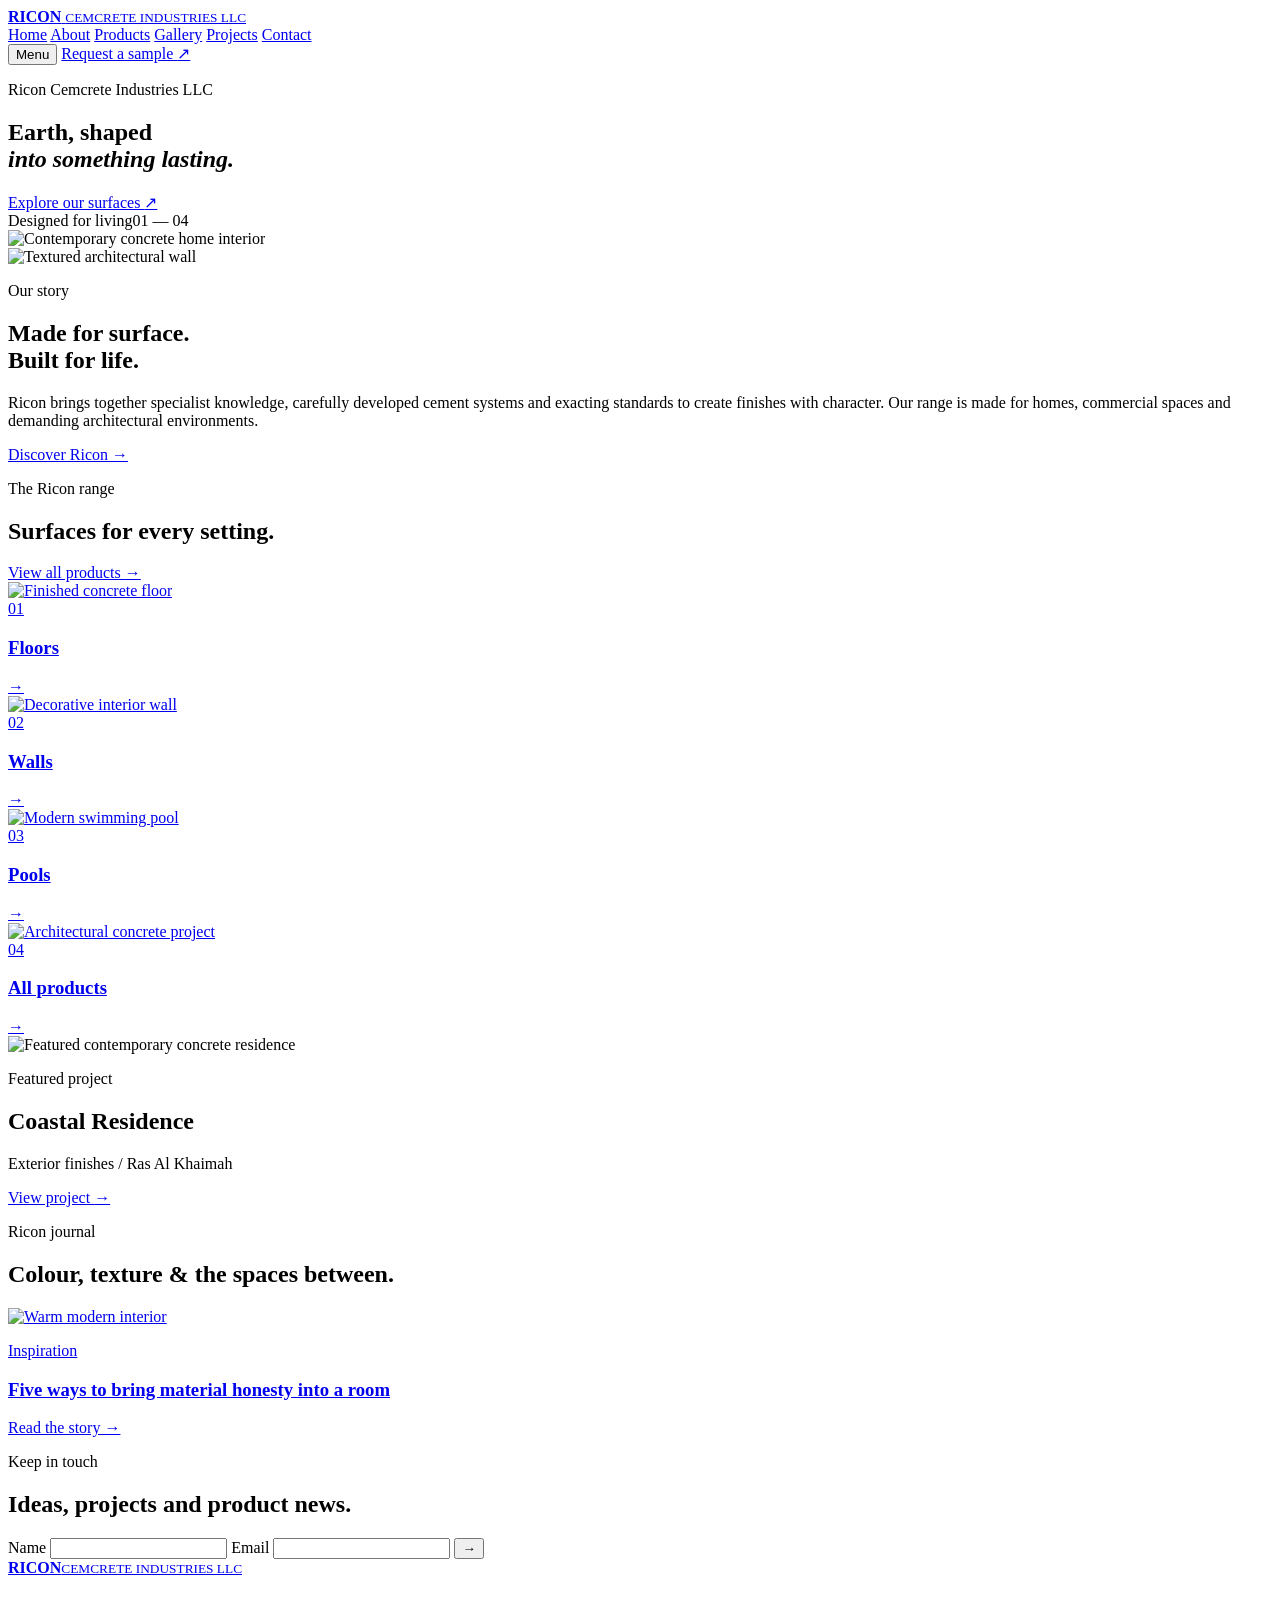
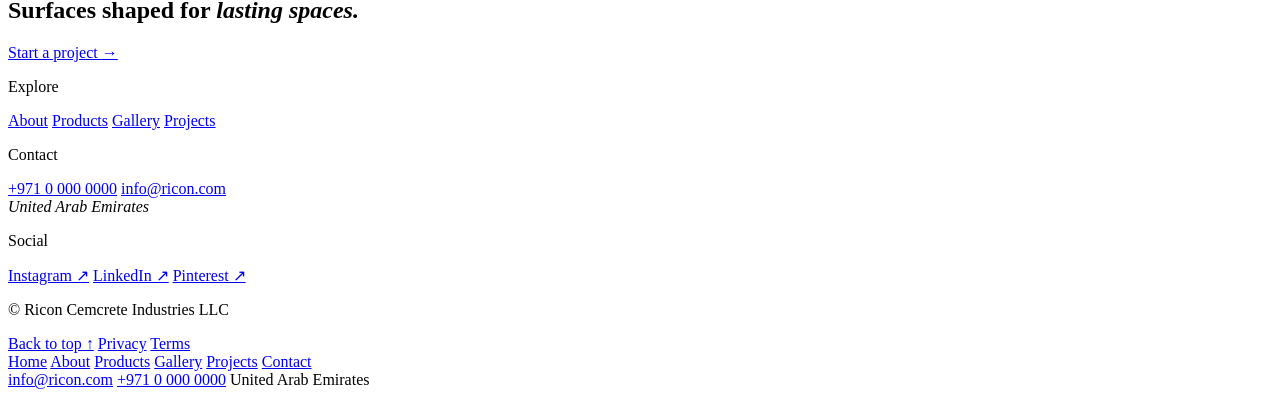
==== index.html @ 3ee4f0d7 "idea" ====
<!doctype html>
<html lang="en">
  <head>
    <meta charset="UTF-8" />
    <meta name="viewport" content="width=device-width, initial-scale=1.0" />
    <meta
      name="description"
      content="Ricon Cemcrete Industries LLC manufactures distinctive decorative concrete coatings and construction solutions."
    />
    <title>Ricon Cemcrete Industries LLC</title>
    <link rel="preconnect" href="https://fonts.googleapis.com" />
    <link rel="preconnect" href="https://fonts.gstatic.com" crossorigin />
    <link
      href="https://fonts.googleapis.com/css2?family=DM+Sans:wght@400;500;600&family=Libre+Baskerville:ital,wght@0,400;1,400&display=swap"
      rel="stylesheet"
    />
    <link rel="stylesheet" href="styles.css" />
  </head>
  <body class="home-page">
    <header class="site-header">
      <a class="brand" href="#top" aria-label="Ricon Cemcrete home">
        <span class="brand-symbol" aria-hidden="true">
          <i></i><i></i><i></i>
        </span>
        <span>
          <strong>RICON</strong>
          <small>CEMCRETE INDUSTRIES LLC</small>
        </span>
      </a>

      <nav class="desktop-nav" aria-label="Primary navigation">
        <a class="active" href="index.html">Home</a>
        <a href="about.html">About</a>
        <a href="products.html">Products</a>
        <a href="gallery.html">Gallery</a>
        <a href="projects.html">Projects</a>
        <a href="contact.html">Contact</a>
      </nav>

      <button class="menu-button" type="button" aria-label="Open menu" aria-expanded="false">
        <span class="menu-icon" aria-hidden="true"><i></i><i></i></span>
        <span class="menu-word">Menu</span>
      </button>
      <a class="header-action" href="contact.html">Request a sample <span>↗</span></a>
    </header>

    <main id="top">
      <section class="hero" id="about">
        <div class="hero-shade" aria-hidden="true"></div>
        <div class="hero-content">
          <p class="overline">Ricon Cemcrete Industries LLC</p>
          <h1>Earth, shaped<br /><em>into something lasting.</em></h1>
          <a class="hero-link" href="products.html">Explore our surfaces <span>↗</span></a>
        </div>
        <div class="hero-caption"><span>Designed for living</span><span>01 — 04</span></div>
        <div class="hero-image">
          <img
            src="https://images.unsplash.com/photo-1600585154340-be6161a56a0c?auto=format&fit=crop&w=1800&q=90"
            alt="Contemporary concrete home interior"
          />
        </div>
      </section>

      <section class="story">
        <div class="story-image">
          <img
            src="https://images.unsplash.com/photo-1600607687920-4e2a09cf159d?auto=format&fit=crop&w=1200&q=85"
            alt="Textured architectural wall"
          />
        </div>
        <div class="story-copy">
          <p class="overline">Our story</p>
          <h2>Made for surface.<br />Built for life.</h2>
          <p>
            Ricon brings together specialist knowledge, carefully developed
            cement systems and exacting standards to create finishes with
            character. Our range is made for homes, commercial spaces and
            demanding architectural environments.
          </p>
          <a class="arrow-link" href="about.html">Discover Ricon <span>→</span></a>
        </div>
      </section>

      <section class="products" id="products">
        <div class="section-heading">
          <div>
            <p class="overline">The Ricon range</p>
            <h2>Surfaces for every setting.</h2>
          </div>
          <a class="arrow-link" href="products.html">View all products <span>→</span></a>
        </div>

        <div class="product-grid" id="gallery">
          <a class="product-card" href="products.html">
            <div class="product-image">
              <img
                src="https://images.unsplash.com/photo-1600607687939-ce8a6c25118c?auto=format&fit=crop&w=1000&q=85"
                alt="Finished concrete floor"
              />
            </div>
            <div class="product-name">
              <span>01</span>
              <h3>Floors</h3>
              <b>→</b>
            </div>
          </a>

          <a class="product-card" href="products.html">
            <div class="product-image">
              <img
                src="https://images.unsplash.com/photo-1618221195710-dd6b41faaea6?auto=format&fit=crop&w=1000&q=85"
                alt="Decorative interior wall"
              />
            </div>
            <div class="product-name">
              <span>02</span>
              <h3>Walls</h3>
              <b>→</b>
            </div>
          </a>

          <a class="product-card" href="products.html">
            <div class="product-image">
              <img
                src="https://images.unsplash.com/photo-1575429198097-0414ec08e8cd?auto=format&fit=crop&w=1000&q=85"
                alt="Modern swimming pool"
              />
            </div>
            <div class="product-name">
              <span>03</span>
              <h3>Pools</h3>
              <b>→</b>
            </div>
          </a>

          <a class="product-card" href="products.html">
            <div class="product-image">
              <img
                src="https://images.unsplash.com/photo-1511818966892-d7d671e672a2?auto=format&fit=crop&w=1000&q=85"
                alt="Architectural concrete project"
              />
            </div>
            <div class="product-name">
              <span>04</span>
              <h3>All products</h3>
              <b>→</b>
            </div>
          </a>
        </div>
      </section>

      <section class="featured" id="project">
        <div class="featured-image">
          <img
            src="https://images.unsplash.com/photo-1600566753086-00f18fb6b3ea?auto=format&fit=crop&w=1400&q=90"
            alt="Featured contemporary concrete residence"
          />
        </div>
        <div class="featured-copy">
          <p class="overline">Featured project</p>
          <h2>Coastal Residence</h2>
          <p>Exterior finishes / Ras Al Khaimah</p>
          <a class="solid-link" href="projects.html">View project <span>→</span></a>
        </div>
      </section>

      <section class="journal">
        <article>
          <p class="overline">Ricon journal</p>
          <h2>Colour, texture &amp; the spaces between.</h2>
        </article>
        <a class="journal-card" href="gallery.html">
          <img
            src="https://images.unsplash.com/photo-1600210492486-724fe5c67fb0?auto=format&fit=crop&w=1200&q=85"
            alt="Warm modern interior"
          />
          <div>
            <p>Inspiration</p>
            <h3>Five ways to bring material honesty into a room</h3>
            <span>Read the story →</span>
          </div>
        </a>
      </section>

      <section class="newsletter">
        <div>
          <p class="overline">Keep in touch</p>
          <h2>Ideas, projects and product news.</h2>
        </div>
        <form>
          <label>
            <span>Name</span>
            <input type="text" name="name" autocomplete="name" />
          </label>
          <label>
            <span>Email</span>
            <input type="email" name="email" autocomplete="email" />
          </label>
          <button type="submit" aria-label="Subscribe">→</button>
        </form>
      </section>
    </main>

    <footer id="contact">
      <div class="footer-top">
        <div class="footer-brand">
          <a class="brand brand-footer" href="#top" aria-label="Ricon Cemcrete home">
            <span class="brand-symbol" aria-hidden="true"><i></i><i></i><i></i></span>
            <span><strong>RICON</strong><small>CEMCRETE INDUSTRIES LLC</small></span>
          </a>
          <h2>Surfaces shaped for <em>lasting spaces.</em></h2>
          <a class="footer-contact-link" href="contact.html">Start a project <span>→</span></a>
        </div>
        <div class="footer-column">
          <p>Explore</p>
          <a href="about.html">About</a>
          <a href="products.html">Products</a>
          <a href="gallery.html">Gallery</a>
          <a href="projects.html">Projects</a>
        </div>
        <div class="footer-column">
          <p>Contact</p>
          <a href="tel:+971000000000">+971 0 000 0000</a>
          <a href="mailto:info@ricon.com">info@ricon.com</a>
          <address>United Arab Emirates</address>
        </div>
        <div class="footer-column">
          <p>Social</p>
          <a href="#">Instagram ↗</a>
          <a href="#">LinkedIn ↗</a>
          <a href="#">Pinterest ↗</a>
        </div>
      </div>
      <div class="footer-bottom">
        <p>© <span id="year"></span> Ricon Cemcrete Industries LLC</p>
        <a href="#top">Back to top ↑</a>
        <a href="#">Privacy</a>
        <a href="#">Terms</a>
      </div>
    </footer>

    <div class="mobile-menu" aria-hidden="true">
      <nav aria-label="Mobile navigation">
        <a href="index.html">Home</a>
        <a href="about.html">About</a>
        <a href="products.html">Products</a>
        <a href="gallery.html">Gallery</a>
        <a href="projects.html">Projects</a>
        <a href="contact.html">Contact</a>
      </nav>
      <div class="menu-details">
        <a href="mailto:info@ricon.com">info@ricon.com</a>
        <a href="tel:+971000000000">+971 0 000 0000</a>
        <span>United Arab Emirates</span>
      </div>
    </div>

    <script src="script.js"></script>
  </body>
</html>
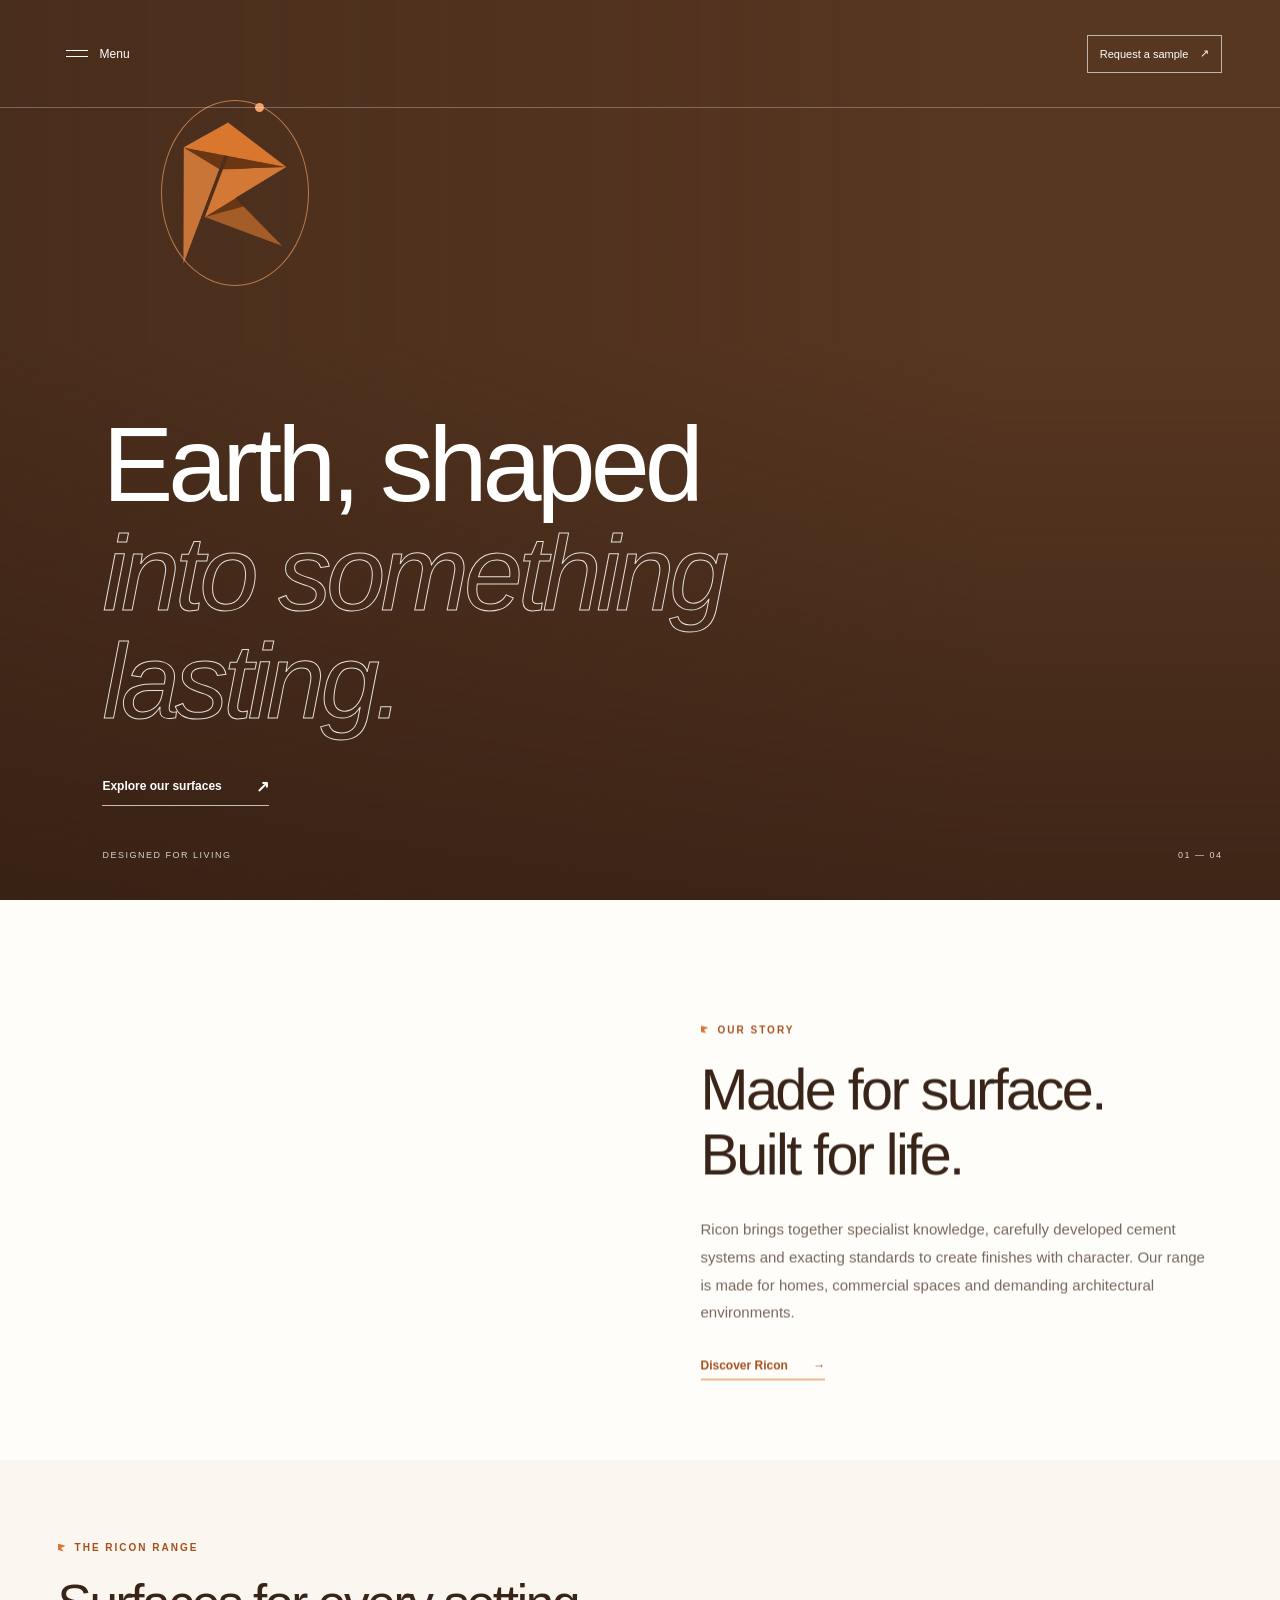
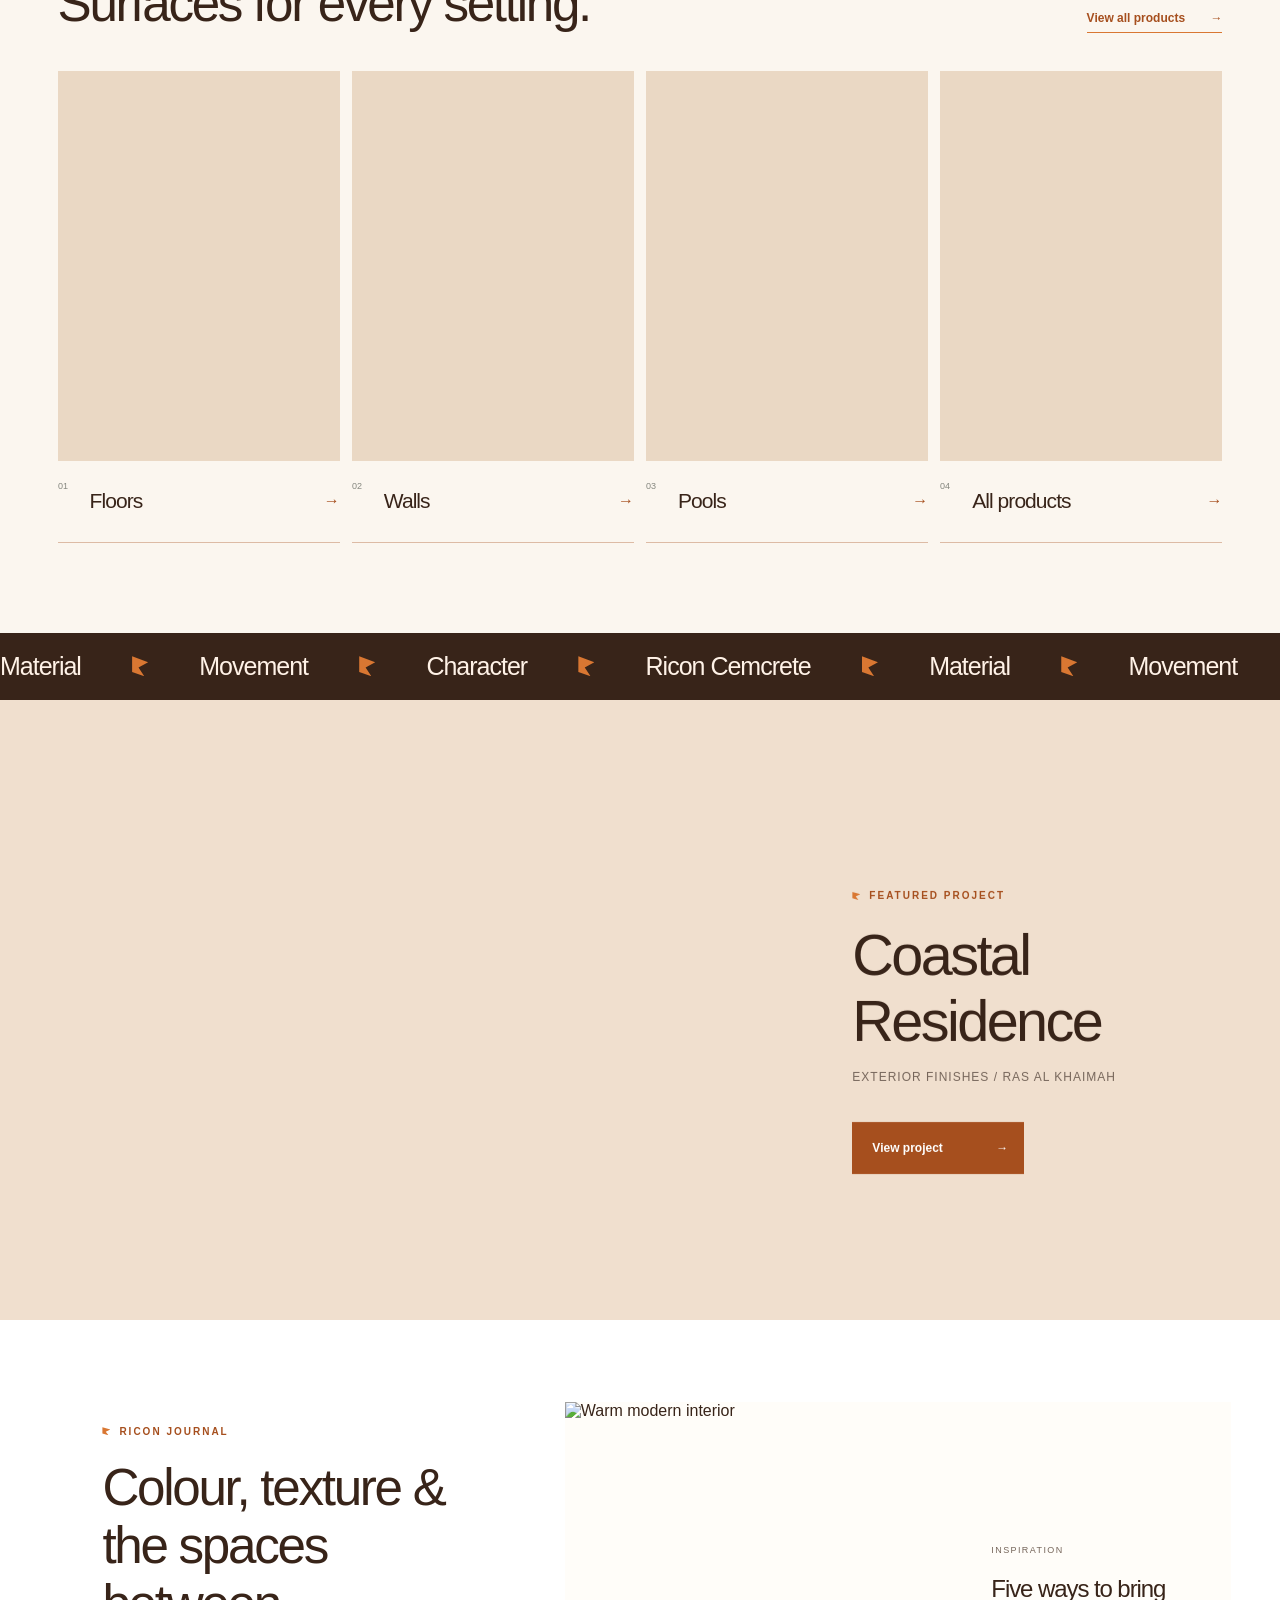
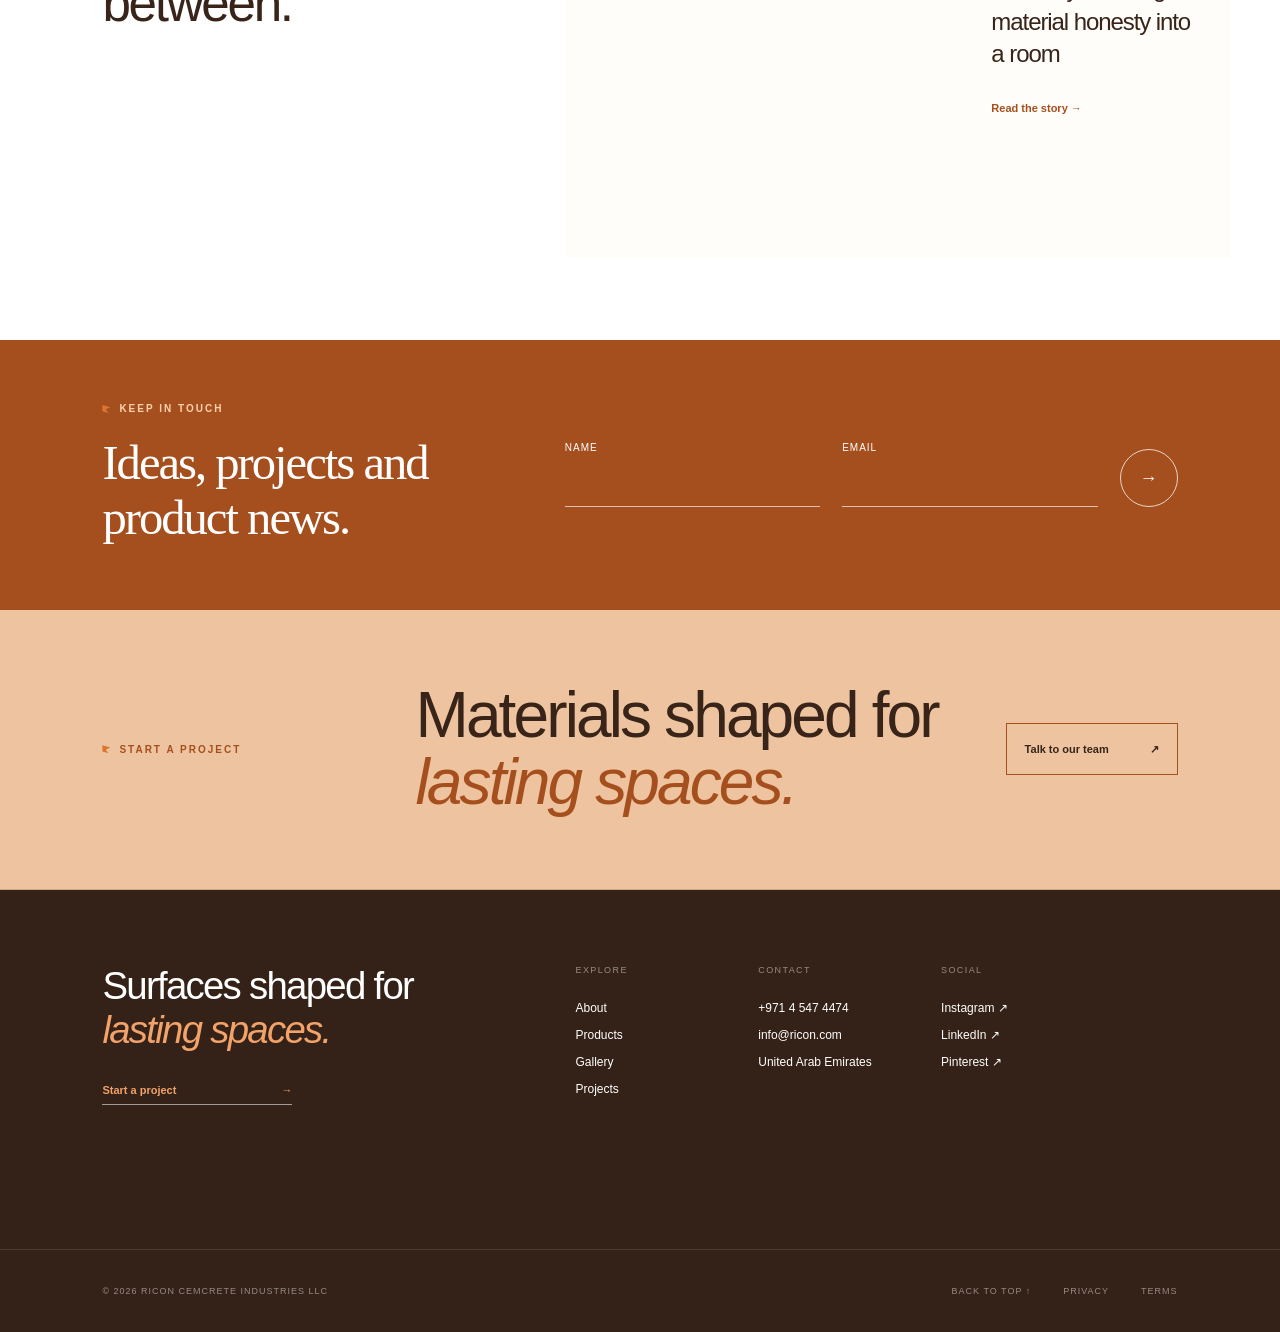
==== commit 251c5598: "hehe" ====
--- a/index.html
+++ b/index.html
@@ -18,16 +18,6 @@
   </head>
   <body class="home-page">
     <header class="site-header">
-      <a class="brand" href="#top" aria-label="Ricon Cemcrete home">
-        <span class="brand-symbol" aria-hidden="true">
-          <i></i><i></i><i></i>
-        </span>
-        <span>
-          <strong>RICON</strong>
-          <small>CEMCRETE INDUSTRIES LLC</small>
-        </span>
-      </a>
-
       <nav class="desktop-nav" aria-label="Primary navigation">
         <a class="active" href="index.html">Home</a>
         <a href="about.html">About</a>
@@ -47,8 +37,10 @@
     <main id="top">
       <section class="hero" id="about">
         <div class="hero-shade" aria-hidden="true"></div>
+        <a class="hero-brand" href="#top" aria-label="Ricon Cemcrete home">
+          <img src="ricon-logo.png" alt="Ricon Cemcrete Industries LLC" />
+        </a>
         <div class="hero-content">
-          <p class="overline">Ricon Cemcrete Industries LLC</p>
           <h1>Earth, shaped<br /><em>into something lasting.</em></h1>
           <a class="hero-link" href="products.html">Explore our surfaces <span>↗</span></a>
         </div>
@@ -148,6 +140,13 @@
           </a>
         </div>
       </section>
+
+      <div class="brand-marquee" aria-hidden="true">
+        <div class="brand-marquee-track">
+          <span>Material</span><i></i><span>Movement</span><i></i><span>Character</span><i></i><span>Ricon Cemcrete</span><i></i>
+          <span>Material</span><i></i><span>Movement</span><i></i><span>Character</span><i></i><span>Ricon Cemcrete</span><i></i>
+        </div>
+      </div>
 
       <section class="featured" id="project">
         <div class="featured-image">
@@ -202,11 +201,15 @@
     </main>
 
     <footer id="contact">
+      <div class="footer-cta">
+        <p class="overline">Start a project</p>
+        <h2>Materials shaped for <em>lasting spaces.</em></h2>
+        <a href="contact.html">Talk to our team <span>↗</span></a>
+      </div>
       <div class="footer-top">
         <div class="footer-brand">
           <a class="brand brand-footer" href="#top" aria-label="Ricon Cemcrete home">
-            <span class="brand-symbol" aria-hidden="true"><i></i><i></i><i></i></span>
-            <span><strong>RICON</strong><small>CEMCRETE INDUSTRIES LLC</small></span>
+            <img class="brand-logo" src="ricon-logo.png" alt="Ricon Cemcrete Industries LLC" />
           </a>
           <h2>Surfaces shaped for <em>lasting spaces.</em></h2>
           <a class="footer-contact-link" href="contact.html">Start a project <span>→</span></a>
@@ -220,7 +223,7 @@
         </div>
         <div class="footer-column">
           <p>Contact</p>
-          <a href="tel:+971000000000">+971 0 000 0000</a>
+          <a href="tel:++97145474474">+971 4 547 4474</a>
           <a href="mailto:info@ricon.com">info@ricon.com</a>
           <address>United Arab Emirates</address>
         </div>
@@ -249,8 +252,8 @@
         <a href="contact.html">Contact</a>
       </nav>
       <div class="menu-details">
-        <a href="mailto:info@ricon.com">info@ricon.com</a>
-        <a href="tel:+971000000000">+971 0 000 0000</a>
+        <a href="mailto:info@ricon.ae">info@ricon.ae</a>
+        <a href="tel:+97145474474">+971 4 547 4474</a>
         <span>United Arab Emirates</span>
       </div>
     </div>
--- a/styles.css
+++ b/styles.css
@@ -0,0 +1,1880 @@
+:root {
+  --ink: #382419;
+  --cream: #fbf6ef;
+  --sand: #ead8c4;
+  --sage: #b65f2a;
+  --white: #fff;
+  --brand: #d97732;
+  --brand-dark: #a64f1e;
+  --brand-light: #f2a36a;
+  --muted: #76665b;
+}
+
+* { box-sizing: border-box; }
+
+html { scroll-behavior: smooth; }
+
+body {
+  margin: 0;
+  font-family: "DM Sans", sans-serif;
+  color: var(--ink);
+  background: var(--cream);
+}
+
+a { color: inherit; text-decoration: none; }
+img { display: block; width: 100%; height: 100%; object-fit: cover; }
+
+.site-header {
+  position: relative;
+  z-index: 30;
+  height: 108px;
+  display: grid;
+  grid-template-columns: 260px 1fr 54px;
+  align-items: center;
+  padding: 0 4.5%;
+  background: var(--cream);
+  border-bottom: 1px solid rgba(32, 35, 31, 0.12);
+}
+
+.brand {
+  display: inline-flex;
+  align-items: center;
+  gap: 11px;
+  width: fit-content;
+}
+
+.brand-logo {
+  display: block;
+  width: 52px !important;
+  height: 70px !important;
+  object-fit: contain !important;
+  object-position: center;
+  background: transparent;
+  opacity: 1;
+}
+
+.brand-symbol {
+  display: flex;
+  align-items: flex-end;
+  gap: 3px;
+  width: 36px;
+  height: 42px;
+}
+
+.brand-symbol i {
+  display: block;
+  width: 10px;
+  background: var(--ink);
+  transform: skewY(-18deg);
+}
+
+.brand-symbol i:nth-child(1) { height: 24px; }
+.brand-symbol i:nth-child(2) { height: 40px; }
+.brand-symbol i:nth-child(3) { height: 31px; }
+
+.brand > span:last-child {
+  display: flex;
+  flex-direction: column;
+  line-height: 1;
+}
+
+.brand strong {
+  font-size: 22px;
+  letter-spacing: 5px;
+}
+
+.brand small {
+  margin-top: 7px;
+  font-size: 7px;
+  font-weight: 600;
+  letter-spacing: 1.4px;
+}
+
+.desktop-nav {
+  justify-self: end;
+  display: flex;
+  align-items: center;
+  gap: clamp(18px, 2.2vw, 38px);
+  font-size: 13px;
+}
+
+.desktop-nav a {
+  position: relative;
+  padding: 45px 0;
+}
+
+.desktop-nav a::after {
+  content: "";
+  position: absolute;
+  left: 50%;
+  bottom: 32px;
+  width: 0;
+  height: 1px;
+  background: var(--ink);
+  transform: translateX(-50%);
+  transition: width 180ms ease;
+}
+
+.desktop-nav a:hover::after,
+.desktop-nav a.active::after { width: 100%; }
+
+.menu-button {
+  display: none;
+  justify-self: end;
+  width: 44px;
+  height: 44px;
+  padding: 12px 8px;
+  border: 0;
+  background: transparent;
+  color: var(--ink);
+  cursor: pointer;
+}
+
+.menu-button span {
+  display: block;
+  width: 28px;
+  height: 1px;
+  margin: 7px 0;
+  background: currentColor;
+  transition: 180ms ease;
+}
+
+.hero {
+  height: 630px;
+  display: grid;
+  grid-template-columns: 42% 58%;
+  background: #e9e5dc;
+}
+
+.hero-content {
+  display: flex;
+  flex-direction: column;
+  justify-content: center;
+  padding: 55px 11% 55px 12%;
+}
+
+.overline {
+  margin: 0 0 22px;
+  color: var(--sage);
+  font-size: 10px;
+  font-weight: 600;
+  letter-spacing: 2px;
+  text-transform: uppercase;
+}
+
+.hero h1,
+.story h2,
+.section-heading h2,
+.featured h2,
+.journal h2,
+.newsletter h2 {
+  margin: 0;
+  font-family: "Libre Baskerville", serif;
+  font-weight: 400;
+  line-height: 1.13;
+  letter-spacing: -2px;
+}
+
+.hero h1 {
+  font-size: clamp(48px, 5vw, 72px);
+}
+
+.hero h1 em {
+  font-weight: 400;
+  color: #6d735f;
+}
+
+.hero-image { min-width: 0; }
+
+.story {
+  min-height: 560px;
+  display: grid;
+  grid-template-columns: 48% 52%;
+  background: var(--white);
+}
+
+.story-image {
+  height: 560px;
+  padding: 48px 0 48px 8%;
+}
+
+.story-image img { width: 92%; }
+
+.story-copy {
+  display: flex;
+  flex-direction: column;
+  justify-content: center;
+  padding: 70px 10% 70px 13%;
+}
+
+.story h2 {
+  font-size: clamp(42px, 4.5vw, 68px);
+}
+
+.story-copy > p:not(.overline) {
+  max-width: 520px;
+  margin: 28px 0 32px;
+  color: #666860;
+  font-size: 15px;
+  line-height: 1.85;
+}
+
+.arrow-link {
+  width: fit-content;
+  padding-bottom: 7px;
+  border-bottom: 1px solid var(--ink);
+  font-size: 12px;
+  font-weight: 600;
+}
+
+.arrow-link span { margin-left: 22px; }
+
+.products {
+  padding: 82px 4.5% 90px;
+  background: var(--cream);
+}
+
+.section-heading {
+  display: flex;
+  align-items: end;
+  justify-content: space-between;
+  margin-bottom: 38px;
+}
+
+.section-heading h2 {
+  font-size: clamp(38px, 4vw, 58px);
+}
+
+.product-grid {
+  display: grid;
+  grid-template-columns: repeat(4, 1fr);
+  gap: 12px;
+}
+
+.product-card { min-width: 0; }
+
+.product-image {
+  height: 390px;
+  overflow: hidden;
+  background: var(--sand);
+}
+
+.product-image img {
+  transition: transform 600ms ease;
+}
+
+.product-card:hover .product-image img { transform: scale(1.035); }
+
+.product-name {
+  height: 82px;
+  display: grid;
+  grid-template-columns: 32px 1fr 30px;
+  align-items: center;
+  border-bottom: 1px solid rgba(32, 35, 31, 0.25);
+}
+
+.product-name span {
+  align-self: start;
+  margin-top: 20px;
+  color: #85877f;
+  font-size: 9px;
+}
+
+.product-name h3 {
+  margin: 0;
+  font-family: "Libre Baskerville", serif;
+  font-size: 21px;
+  font-weight: 400;
+}
+
+.product-name b {
+  text-align: right;
+  font-size: 16px;
+}
+
+.featured {
+  min-height: 620px;
+  display: grid;
+  grid-template-columns: 62% 38%;
+  background: #d5d0c4;
+}
+
+.featured-image { min-height: 620px; }
+
+.featured-copy {
+  display: flex;
+  flex-direction: column;
+  justify-content: center;
+  align-items: flex-start;
+  padding: 70px 12%;
+}
+
+.featured h2 {
+  font-size: clamp(42px, 4.5vw, 68px);
+}
+
+.featured-copy > p:not(.overline) {
+  margin: 16px 0 38px;
+  color: #686b62;
+  font-size: 12px;
+  text-transform: uppercase;
+  letter-spacing: 1px;
+}
+
+.solid-link {
+  min-width: 172px;
+  height: 52px;
+  display: flex;
+  align-items: center;
+  justify-content: space-between;
+  padding: 0 16px 0 20px;
+  background: var(--ink);
+  color: white;
+  font-size: 12px;
+  font-weight: 600;
+  transition: background 180ms ease;
+}
+
+.solid-link:hover { background: #697064; }
+
+.journal {
+  min-height: 620px;
+  display: grid;
+  grid-template-columns: 38% 62%;
+  gap: 5%;
+  padding: 82px 8%;
+  background: var(--white);
+}
+
+.journal > article {
+  padding-top: 24px;
+}
+
+.journal h2 {
+  max-width: 410px;
+  font-size: clamp(40px, 4vw, 60px);
+}
+
+.journal-card {
+  display: grid;
+  grid-template-columns: 58% 42%;
+  min-height: 440px;
+  background: #ebe7dd;
+}
+
+.journal-card img { height: 440px; }
+
+.journal-card div {
+  display: flex;
+  flex-direction: column;
+  justify-content: center;
+  padding: 40px;
+}
+
+.journal-card p {
+  margin: 0 0 18px;
+  color: #77796f;
+  font-size: 9px;
+  text-transform: uppercase;
+  letter-spacing: 1.4px;
+}
+
+.journal-card h3 {
+  margin: 0 0 32px;
+  font-family: "Libre Baskerville", serif;
+  font-size: 24px;
+  font-weight: 400;
+  line-height: 1.35;
+}
+
+.journal-card span {
+  font-size: 11px;
+  font-weight: 600;
+}
+
+.newsletter {
+  min-height: 270px;
+  display: grid;
+  grid-template-columns: 43% 57%;
+  align-items: center;
+  padding: 48px 8%;
+  background: #777b70;
+  color: white;
+}
+
+.newsletter .overline { color: rgba(255,255,255,.72); }
+
+.newsletter h2 {
+  max-width: 440px;
+  font-size: clamp(36px, 3.8vw, 54px);
+}
+
+.newsletter form {
+  display: grid;
+  grid-template-columns: 1fr 1fr 58px;
+  align-items: end;
+  gap: 22px;
+}
+
+.newsletter label {
+  display: flex;
+  flex-direction: column;
+  gap: 12px;
+  font-size: 10px;
+  text-transform: uppercase;
+  letter-spacing: 1px;
+}
+
+.newsletter input {
+  width: 100%;
+  height: 42px;
+  padding: 0;
+  border: 0;
+  border-bottom: 1px solid rgba(255,255,255,.65);
+  border-radius: 0;
+  outline: none;
+  background: transparent;
+  color: white;
+  font: inherit;
+}
+
+.newsletter button {
+  width: 58px;
+  height: 58px;
+  border: 1px solid rgba(255,255,255,.75);
+  border-radius: 50%;
+  background: transparent;
+  color: white;
+  font-size: 18px;
+  cursor: pointer;
+}
+
+footer {
+  background: #252821;
+  color: white;
+}
+
+.footer-cta {
+  min-height: 280px;
+  display: grid;
+  grid-template-columns: 1fr 2fr auto;
+  align-items: center;
+  gap: 36px;
+  padding: 48px 8%;
+  background: #e8e1d3;
+  color: var(--ink);
+  border-bottom: 1px solid rgba(32,35,31,.14);
+}
+
+.footer-cta .overline {
+  align-self: center;
+  margin: 0;
+  color: #777a70;
+}
+
+.footer-cta h2 {
+  max-width: 720px;
+  margin: 0;
+  font-family: "Libre Baskerville", serif;
+  font-size: clamp(42px, 5vw, 72px);
+  font-weight: 400;
+  line-height: 1.06;
+  letter-spacing: -3px;
+}
+
+.footer-cta h2 em {
+  color: #777d68;
+  font-weight: 400;
+}
+
+.footer-cta a {
+  min-width: 172px;
+  height: 52px;
+  display: inline-flex;
+  align-items: center;
+  justify-content: space-between;
+  padding: 0 18px;
+  border: 1px solid rgba(32,35,31,.55);
+  font-size: 11px;
+  font-weight: 600;
+  transition: background 180ms ease, color 180ms ease;
+}
+
+.footer-cta a:hover {
+  background: var(--ink);
+  color: white;
+}
+
+.footer-top {
+  min-height: 360px;
+  display: grid;
+  grid-template-columns: 2.2fr 0.85fr 0.85fr 1.1fr;
+  align-items: start;
+  padding: 74px 8% 64px;
+  border-bottom: 1px solid rgba(255,255,255,.12);
+}
+
+.footer-brand {
+  max-width: 370px;
+}
+
+.footer-brand .brand {
+  position: relative !important;
+  top: auto !important;
+  left: auto !important;
+  display: block;
+  margin-bottom: 34px;
+  transform: none !important;
+}
+.footer-brand .brand-logo {
+  width: 52px !important;
+  height: 70px !important;
+}
+
+.footer-brand h2 {
+  margin: 0 0 28px;
+  font-family: "Libre Baskerville", serif;
+  font-size: clamp(30px, 3vw, 44px);
+  font-weight: 400;
+  line-height: 1.15;
+}
+
+.footer-brand h2 em {
+  color: #b4baa9;
+  font-weight: 400;
+}
+
+.footer-contact-link {
+  display: inline-flex;
+  align-items: center;
+  justify-content: space-between;
+  width: 190px;
+  padding-bottom: 8px;
+  border-bottom: 1px solid rgba(255,255,255,.55);
+  font-size: 11px;
+  font-weight: 600;
+}
+
+.brand-footer .brand-symbol i { background: white; }
+
+.footer-column {
+  display: flex;
+  flex-direction: column;
+  gap: 9px;
+  font-size: 12px;
+  line-height: 1.5;
+}
+
+.footer-column p {
+  margin: 0 0 13px;
+  color: rgba(255,255,255,.48);
+  font-size: 9px;
+  text-transform: uppercase;
+  letter-spacing: 1.4px;
+}
+
+.footer-column address {
+  font-style: normal;
+}
+
+.footer-column a {
+  width: fit-content;
+  transition: color 180ms ease;
+}
+
+.footer-column a:hover { color: #b4baa9; }
+
+.footer-bottom {
+  min-height: 82px;
+  display: grid;
+  grid-template-columns: 1fr auto auto auto;
+  align-items: center;
+  gap: 32px;
+  padding: 0 8%;
+  color: rgba(255,255,255,.48);
+  font-size: 9px;
+  text-transform: uppercase;
+  letter-spacing: 1px;
+}
+
+.mobile-menu { display: none; }
+
+.page-hero {
+  min-height: 400px;
+  display: grid;
+  grid-template-columns: 46% 54%;
+  background: #e9e5dc;
+}
+
+.page-hero-copy {
+  display: flex;
+  flex-direction: column;
+  justify-content: center;
+  padding: 70px 12%;
+}
+
+.page-hero h1 {
+  margin: 0;
+  font-family: "Libre Baskerville", serif;
+  font-size: clamp(54px, 6vw, 82px);
+  font-weight: 400;
+  line-height: 1.05;
+  letter-spacing: -3px;
+}
+
+.page-hero-image { min-height: 400px; }
+
+.page-intro {
+  display: grid;
+  grid-template-columns: 32% 68%;
+  min-height: 420px;
+  padding: 90px 8%;
+  background: white;
+}
+
+.page-intro h2 {
+  max-width: 850px;
+  margin: 0;
+  font-family: "Libre Baskerville", serif;
+  font-size: clamp(42px, 5vw, 68px);
+  font-weight: 400;
+  line-height: 1.12;
+}
+
+.values-grid {
+  display: grid;
+  grid-template-columns: repeat(3, 1fr);
+  background: var(--cream);
+  border-top: 1px solid rgba(32,35,31,.12);
+  border-bottom: 1px solid rgba(32,35,31,.12);
+}
+
+.value-card {
+  min-height: 330px;
+  padding: 58px 10%;
+  border-right: 1px solid rgba(32,35,31,.12);
+}
+
+.value-card:last-child { border-right: 0; }
+.value-card span { color: #85877f; font-size: 10px; }
+.value-card h3 {
+  margin: 95px 0 18px;
+  font-family: "Libre Baskerville", serif;
+  font-size: 26px;
+  font-weight: 400;
+}
+.value-card p { margin: 0; color: #686b62; font-size: 14px; line-height: 1.75; }
+
+.catalog-grid {
+  display: grid;
+  grid-template-columns: repeat(3, 1fr);
+  gap: 16px;
+  padding: 20px 4.5% 90px;
+  background: var(--cream);
+}
+
+.catalog-card {
+  background: white;
+}
+
+.catalog-card-image { height: 410px; overflow: hidden; }
+.catalog-card-image img { transition: transform 600ms ease; }
+.catalog-card:hover img { transform: scale(1.035); }
+.catalog-card-copy { min-height: 190px; padding: 28px 30px; }
+.catalog-card-copy span { color: #85877f; font-size: 9px; text-transform: uppercase; letter-spacing: 1.2px; }
+.catalog-card-copy h2 {
+  margin: 18px 0 14px;
+  font-family: "Libre Baskerville", serif;
+  font-size: 30px;
+  font-weight: 400;
+}
+.catalog-card-copy p { margin: 0; color: #686b62; font-size: 13px; line-height: 1.7; }
+
+.gallery-grid {
+  display: grid;
+  grid-template-columns: repeat(12, 1fr);
+  grid-auto-rows: 180px;
+  gap: 12px;
+  padding: 20px 4.5% 90px;
+  background: var(--cream);
+}
+
+.gallery-grid figure { margin: 0; overflow: hidden; }
+.gallery-grid figure:nth-child(1) { grid-column: span 7; grid-row: span 3; }
+.gallery-grid figure:nth-child(2) { grid-column: span 5; grid-row: span 2; }
+.gallery-grid figure:nth-child(3) { grid-column: span 5; grid-row: span 2; }
+.gallery-grid figure:nth-child(4) { grid-column: span 4; grid-row: span 3; }
+.gallery-grid figure:nth-child(5) { grid-column: span 8; grid-row: span 3; }
+
+.projects-list { background: var(--cream); padding: 20px 4.5% 90px; }
+.project-row {
+  min-height: 460px;
+  display: grid;
+  grid-template-columns: 58% 42%;
+  margin-bottom: 16px;
+  background: white;
+}
+.project-row:nth-child(even) { grid-template-columns: 42% 58%; }
+.project-row:nth-child(even) .project-row-image { order: 2; }
+.project-row-copy {
+  display: flex;
+  flex-direction: column;
+  justify-content: center;
+  align-items: flex-start;
+  padding: 60px 12%;
+}
+.project-row-copy h2 {
+  margin: 14px 0;
+  font-family: "Libre Baskerville", serif;
+  font-size: clamp(38px, 4vw, 58px);
+  font-weight: 400;
+}
+.project-row-copy p:not(.overline) { color: #686b62; font-size: 13px; }
+
+.contact-layout {
+  display: grid;
+  grid-template-columns: 42% 58%;
+  min-height: 580px;
+  background: white;
+}
+.contact-details { padding: 80px 12%; background: #777b70; color: white; }
+.contact-details h2 {
+  margin: 0 0 50px;
+  font-family: "Libre Baskerville", serif;
+  font-size: clamp(44px, 5vw, 68px);
+  font-weight: 400;
+  line-height: 1.1;
+}
+.contact-details p { margin: 26px 0 8px; color: rgba(255,255,255,.58); font-size: 9px; text-transform: uppercase; letter-spacing: 1.4px; }
+.contact-details a, .contact-details address { font-size: 15px; line-height: 1.6; }
+.contact-details address { font-style: normal; }
+.contact-form { display: grid; align-content: center; gap: 22px; padding: 70px 12%; }
+.contact-form label { display: flex; flex-direction: column; gap: 9px; font-size: 9px; text-transform: uppercase; letter-spacing: 1.2px; }
+.contact-form input, .contact-form textarea, .contact-form select {
+  width: 100%;
+  border: 0;
+  border-bottom: 1px solid rgba(32,35,31,.28);
+  border-radius: 0;
+  background: transparent;
+  padding: 12px 0;
+  font: 14px "DM Sans", sans-serif;
+  outline: none;
+}
+.contact-form textarea { height: 100px; resize: vertical; }
+.contact-form button { width: 170px; margin-top: 12px; }
+
+@media (max-width: 900px) {
+  .hero-brand {
+    top: 96px !important;
+    left: 24px !important;
+    right: auto !important;
+    width: 84px !important;
+    height: 112px !important;
+    transform: none !important;
+    opacity: 1;
+  }
+
+  .footer-cta {
+    grid-template-columns: 1fr;
+    gap: 24px;
+    padding: 55px 24px;
+  }
+
+  .footer-cta h2 {
+    max-width: 620px;
+    font-size: clamp(38px, 8vw, 58px);
+  }
+
+  .footer-cta a {
+    width: 172px;
+  }
+
+  .site-header {
+    height: 82px;
+    grid-template-columns: 1fr 44px;
+    padding: 0 20px;
+  }
+
+  .desktop-nav { display: none; }
+  .menu-button { display: block; }
+
+  .mobile-menu {
+    position: fixed;
+    z-index: 25;
+    inset: 82px 0 0;
+    display: flex;
+    align-items: center;
+    padding: 40px 24px;
+    background: var(--cream);
+    opacity: 0;
+    visibility: hidden;
+    transform: translateY(-10px);
+    transition: 220ms ease;
+  }
+
+  .mobile-menu.open {
+    opacity: 1;
+    visibility: visible;
+    transform: translateY(0);
+  }
+
+  .mobile-menu nav {
+    display: flex;
+    flex-direction: column;
+  }
+
+  .mobile-menu a {
+    font-family: "Libre Baskerville", serif;
+    font-size: 38px;
+    line-height: 1.5;
+  }
+
+  .hero {
+    height: auto;
+    grid-template-columns: 1fr;
+  }
+
+  .hero-content {
+    min-height: 360px;
+    padding: 60px 24px;
+  }
+
+  .hero h1 { font-size: clamp(42px, 12vw, 60px); }
+  .hero-image { height: 430px; }
+
+  .story {
+    grid-template-columns: 1fr;
+  }
+
+  .story-image {
+    height: 430px;
+    padding: 24px;
+  }
+
+  .story-image img { width: 100%; }
+
+  .story-copy { padding: 70px 24px; }
+
+  .products { padding: 60px 24px; }
+
+  .section-heading {
+    align-items: flex-start;
+  }
+
+  .section-heading .arrow-link { display: none; }
+
+  .product-grid {
+    grid-template-columns: 1fr 1fr;
+  }
+
+  .product-image { height: 360px; }
+
+  .featured {
+    grid-template-columns: 1fr;
+  }
+
+  .featured-image { min-height: 440px; }
+
+  .featured-copy { min-height: 390px; padding: 60px 24px; }
+
+  .journal {
+    grid-template-columns: 1fr;
+    padding: 60px 24px;
+  }
+
+  .journal > article { padding: 0 0 40px; }
+
+  .journal-card {
+    grid-template-columns: 56% 44%;
+  }
+
+  .newsletter {
+    grid-template-columns: 1fr;
+    gap: 36px;
+    padding: 60px 24px;
+  }
+
+  .footer-top {
+    grid-template-columns: 1fr 1fr;
+    gap: 48px 24px;
+  }
+
+  .footer-brand { grid-column: 1 / -1; }
+  .brand-footer { grid-column: auto; }
+
+  .page-hero { grid-template-columns: 1fr; }
+  .page-hero-copy { min-height: 330px; padding: 60px 24px; }
+  .page-hero-image { height: 380px; }
+  .page-intro { grid-template-columns: 1fr; gap: 40px; padding: 70px 24px; }
+  .values-grid { grid-template-columns: 1fr; }
+  .value-card { border-right: 0; border-bottom: 1px solid rgba(32,35,31,.12); }
+  .value-card:last-child { border-bottom: 0; }
+  .value-card h3 { margin-top: 60px; }
+  .catalog-grid { grid-template-columns: 1fr 1fr; padding: 20px 24px 70px; }
+  .gallery-grid { grid-template-columns: repeat(6,1fr); padding: 20px 24px 70px; }
+  .gallery-grid figure:nth-child(n) { grid-column: span 3; grid-row: span 2; }
+  .gallery-grid figure:nth-child(1), .gallery-grid figure:nth-child(5) { grid-column: span 6; grid-row: span 3; }
+  .project-row,
+  .project-row:nth-child(even) { grid-template-columns: 1fr; }
+  .project-row:nth-child(even) .project-row-image { order: 0; }
+  .project-row-image { height: 400px; }
+  .project-row-copy { min-height: 330px; padding: 50px 24px; }
+  .projects-list { padding: 20px 24px 70px; }
+  .contact-layout { grid-template-columns: 1fr; }
+  .contact-details, .contact-form { padding: 60px 24px; }
+}
+
+@media (max-width: 560px) {
+  .brand strong { font-size: 19px; }
+  .brand-symbol { transform: scale(.86); transform-origin: left center; }
+  .brand-logo { width: 46px !important; height: 62px !important; }
+
+  .hero-content { min-height: 330px; }
+  .hero-image { height: 350px; }
+
+  .story h2,
+  .section-heading h2,
+  .featured h2,
+  .journal h2 { font-size: 38px; }
+
+  .product-grid { grid-template-columns: 1fr; }
+  .product-image { height: 390px; }
+
+  .featured-image { min-height: 360px; }
+
+  .journal-card {
+    grid-template-columns: 1fr;
+  }
+
+  .journal-card img { height: 300px; }
+
+  .journal-card div { min-height: 240px; }
+
+  .newsletter form {
+    grid-template-columns: 1fr 58px;
+  }
+
+  .newsletter label:nth-of-type(2) { grid-column: 1 / -1; grid-row: 2; }
+
+  .newsletter button { grid-column: 2; grid-row: 1; align-self: end; }
+
+  .footer-top {
+    grid-template-columns: 1fr;
+  }
+
+  .brand-footer { grid-column: 1; }
+
+  .footer-bottom {
+    min-height: 100px;
+    height: auto;
+    grid-template-columns: 1fr 1fr;
+    gap: 10px;
+    padding: 30px 24px;
+  }
+
+  .page-hero h1 { font-size: 48px; }
+  .page-hero-image { height: 300px; }
+  .page-intro h2 { font-size: 38px; }
+  .catalog-grid { grid-template-columns: 1fr; }
+  .catalog-card-image { height: 340px; }
+  .gallery-grid { grid-template-columns: 1fr; grid-auto-rows: 260px; }
+  .gallery-grid figure:nth-child(n) { grid-column: 1; grid-row: span 1; }
+  .project-row-image { height: 300px; }
+}
+
+.home-page .site-header {
+  position: absolute;
+  inset: 0 0 auto;
+  z-index: 30;
+  color: white;
+  background: transparent;
+  border-bottom-color: rgba(255,255,255,.28);
+}
+
+.home-page .brand-symbol i { background: white; }
+
+.home-page .desktop-nav a::after { background: white; }
+
+.home-page .menu-button { color: white; }
+
+.home-page .hero {
+  position: relative;
+  height: 100svh;
+  min-height: 700px;
+  max-height: 1100px;
+  display: flex;
+  align-items: flex-end;
+  overflow: hidden;
+  background: #4a4b41;
+  color: white;
+}
+
+.home-page .hero-image {
+  position: absolute;
+  inset: 0;
+  z-index: 0;
+  min-width: 0;
+}
+
+.home-page .hero-shade {
+  position: absolute;
+  inset: 0;
+  z-index: 1;
+  background:
+    linear-gradient(90deg, rgba(20,23,20,.38), transparent 78%),
+    linear-gradient(0deg, rgba(14,17,14,.62), transparent 62%);
+}
+
+.home-page .hero-content {
+  position: relative;
+  z-index: 2;
+  display: block;
+  width: min(940px, 78%);
+  min-height: 0;
+  margin: 0;
+  padding: 0 0 10.5vh 8%;
+  animation: heroContentEnter 900ms 120ms both;
+}
+
+.home-page .hero-content .overline {
+  margin-bottom: 24px;
+  color: rgba(255,255,255,.82);
+}
+
+.home-page .hero h1 {
+  max-width: 880px;
+  font-size: clamp(62px, 8.3vw, 118px);
+  line-height: 1.02;
+  letter-spacing: -5px;
+}
+
+.home-page .hero h1 em {
+  color: transparent;
+  -webkit-text-stroke: 1px rgba(255,255,255,.86);
+}
+
+.hero-link {
+  display: inline-flex;
+  align-items: center;
+  gap: 34px;
+  margin-top: 40px;
+  padding-bottom: 9px;
+  border-bottom: 1px solid rgba(255,255,255,.7);
+  font-size: 12px;
+  font-weight: 600;
+}
+
+.hero-link span { font-size: 16px; }
+
+.hero-brand {
+  position: absolute;
+  z-index: 3;
+  top: 118px !important;
+  left: 14% !important;
+  width: 112px !important;
+  height: 150px !important;
+  transform: none !important;
+  opacity: 1;
+  mix-blend-mode: normal;
+}
+
+.hero-brand img {
+  display: block;
+  width: 100%;
+  height: 100%;
+  object-fit: contain;
+  background: transparent;
+  opacity: 1;
+}
+
+.hero-caption {
+  position: absolute;
+  z-index: 2;
+  right: 4.5%;
+  bottom: 4.5vh;
+  left: 8%;
+  display: flex;
+  justify-content: space-between;
+  color: rgba(255,255,255,.8);
+  font-size: 9px;
+  font-weight: 500;
+  letter-spacing: 1.5px;
+  text-transform: uppercase;
+}
+
+@keyframes heroImageEnter {
+  from { transform: scale(1.055); }
+  to { transform: scale(1); }
+}
+
+@keyframes heroContentEnter {
+  from { opacity: 0; transform: translateY(18px); }
+  to { opacity: 1; transform: translateY(0); }
+}
+
+@media (max-width: 900px) {
+  .home-page .site-header { height: 82px; }
+  .home-page .hero { height: 100svh; min-height: 690px; }
+  .home-page .hero-content {
+    width: 100%;
+    padding: 0 24px 16vh;
+  }
+  .home-page .hero h1 {
+    font-size: clamp(54px, 11vw, 82px);
+    letter-spacing: -3px;
+  }
+  .hero-caption { left: 24px; right: 24px; bottom: 28px; }
+}
+
+@media (max-width: 560px) {
+  .home-page .hero { min-height: 640px; }
+  .home-page .hero-content { padding-bottom: 15vh; }
+  .home-page .hero h1 { font-size: clamp(47px, 12vw, 64px); }
+  .home-page .hero-content .overline { font-size: 9px; }
+  .hero-caption { font-size: 8px; }
+}
+
+@media (prefers-reduced-motion: reduce) {
+  .home-page .hero-image img,
+  .home-page .hero-content { animation: none; }
+}
+
+.site-header { grid-template-columns: 1fr auto; }
+.desktop-nav { display: none; }
+.menu-button {
+  display: inline-flex;
+  align-items: center;
+  justify-content: flex-end;
+  flex-direction: row;
+  gap: 12px;
+  width: auto;
+  color: var(--ink);
+  font: inherit;
+  font-size: 12px;
+}
+
+.menu-button span {
+  width: auto;
+  height: auto;
+  margin: 0;
+  background: none;
+}
+
+.menu-icon {
+  display: flex !important;
+  flex-direction: column;
+  justify-content: center;
+  gap: 5px;
+  width: 22px !important;
+  height: 18px !important;
+}
+
+.menu-icon i {
+  display: block;
+  width: 22px;
+  height: 1px;
+  background: currentColor;
+  transition: transform 350ms ease;
+}
+
+.menu-word { white-space: nowrap; }
+
+.home-page .site-header { grid-template-columns: 1fr; }
+.home-page .brand {
+  display: none;
+}
+.home-page .menu-button {
+  position: absolute;
+  left: 4.5%;
+  justify-content: flex-start;
+  color: white;
+}
+
+.mobile-menu {
+  position: fixed;
+  z-index: 50;
+  inset: 0;
+  display: flex;
+  flex-direction: column;
+  align-items: center;
+  justify-content: center;
+  padding: 110px 24px 100px;
+  overflow: auto;
+  background: #27241e;
+  color: #f4f0e8;
+  clip-path: inset(0 0 100% 0);
+  visibility: hidden;
+  pointer-events: none;
+  transition: clip-path 700ms cubic-bezier(.77, 0, .18, 1), visibility 700ms;
+}
+
+.mobile-menu.open {
+  clip-path: inset(0);
+  visibility: visible;
+  pointer-events: auto;
+}
+
+.mobile-menu nav {
+  display: flex;
+  flex-direction: column;
+  align-items: center;
+  gap: 4px;
+  width: 100%;
+}
+
+.mobile-menu nav a {
+  display: flex;
+  align-items: baseline;
+  gap: 14px;
+  padding: 5px 12px;
+  color: #f4f0e8;
+  font-family: "Libre Baskerville", serif;
+  font-size: clamp(30px, 4vw, 48px);
+  line-height: 1.35;
+  opacity: .48;
+  transform: translateY(18px);
+  transition: color 250ms ease, opacity 350ms ease, transform 550ms cubic-bezier(.2,.8,.2,1);
+}
+
+.mobile-menu.open nav a {
+  opacity: 1;
+  transform: translateY(0);
+}
+
+.mobile-menu nav a:nth-child(1) { transition-delay: 80ms; }
+.mobile-menu nav a:nth-child(2) { transition-delay: 130ms; }
+.mobile-menu nav a:nth-child(3) { transition-delay: 180ms; }
+.mobile-menu nav a:nth-child(4) { transition-delay: 230ms; }
+.mobile-menu nav a:nth-child(5) { transition-delay: 280ms; }
+.mobile-menu nav a:nth-child(6) { transition-delay: 330ms; }
+.mobile-menu nav a:hover { color: #c7b48b; opacity: 1; }
+
+.menu-details {
+  position: absolute;
+  right: 4.5%;
+  bottom: 34px;
+  left: 4.5%;
+  display: flex;
+  justify-content: space-between;
+  gap: 18px;
+  color: rgba(244,240,232,.72);
+  font-size: 10px;
+  letter-spacing: .03em;
+}
+
+.menu-details a:hover { color: white; }
+.menu-details a {
+  font-family: "DM Sans", sans-serif;
+  font-size: 10px;
+  line-height: 1.3;
+}
+
+.menu-open .site-header {
+  position: fixed;
+  z-index: 60;
+  border-bottom-color: transparent;
+  background: transparent;
+  color: white;
+}
+
+.menu-open .site-header .brand-symbol i { background: white; }
+.menu-open .site-header .menu-button { color: white; }
+.menu-open .menu-icon i:first-child { transform: translateY(3px) rotate(45deg); }
+.menu-open .menu-icon i:last-child { transform: translateY(-3px) rotate(-45deg); }
+
+.scroll-reveal {
+  opacity: 0;
+  --reveal-x: 0px;
+  --reveal-y: 34px;
+  transform: translate3d(var(--reveal-x), calc(var(--scroll-copy-y, 0px) + var(--reveal-y)), 0) scale(.985);
+  transition:
+    opacity 850ms ease,
+    transform 850ms cubic-bezier(.2,.7,.2,1);
+  transition-delay: var(--reveal-delay, 0ms);
+}
+
+.scroll-reveal.is-visible {
+  opacity: 1;
+  --reveal-x: 0px;
+  --reveal-y: 0px;
+  transform: translate3d(0, var(--scroll-copy-y, 0px), 0) scale(1);
+}
+
+@media (max-width: 900px) {
+  .site-header { grid-template-columns: 1fr auto; }
+  .home-page .site-header { grid-template-columns: 1fr auto; }
+  .home-page .brand {
+    display: none;
+  }
+  .home-page .menu-button { left: 20px; }
+  .mobile-menu { padding: 95px 20px 105px; }
+  .mobile-menu nav a { font-size: clamp(29px, 7vw, 40px); }
+  .menu-details {
+    right: 24px;
+    bottom: 24px;
+    left: 24px;
+    flex-direction: column;
+    flex-wrap: nowrap;
+    align-items: center;
+    justify-content: center;
+    text-align: center;
+    font-size: 10px;
+  }
+}
+
+@media (prefers-reduced-motion: reduce) {
+  .mobile-menu,
+  .mobile-menu nav a,
+  .scroll-reveal,
+  .menu-icon i { transition: none; }
+  .scroll-reveal { opacity: 1; transform: none; }
+}
+
+.site-header {
+  position: absolute;
+  inset: 0 0 auto;
+  z-index: 40;
+  display: block;
+  height: 108px;
+  padding: 0;
+  border-bottom: 1px solid rgba(255,255,255,.28);
+  background: transparent;
+  color: white;
+}
+
+.site-header .brand {
+  position: absolute;
+  top: 50%;
+  left: 14%;
+  transform: translateY(-50%);
+}
+
+.site-header .brand-symbol i { background: white; }
+
+.site-header .menu-button {
+  position: absolute;
+  top: 50%;
+  left: 4.5%;
+  transform: translateY(-50%);
+  justify-content: flex-start;
+  color: white;
+}
+
+.site-header .header-action {
+  position: absolute;
+  top: 50%;
+  right: 4.5%;
+  display: inline-flex;
+  align-items: center;
+  gap: 12px;
+  min-height: 38px;
+  padding: 0 12px;
+  border: 1px solid rgba(255,255,255,.62);
+  color: white;
+  font-size: 11px;
+  transform: translateY(-50%);
+  transition: background 180ms ease, color 180ms ease;
+}
+
+.site-header .header-action:hover {
+  background: white;
+  color: var(--ink);
+}
+
+.page-hero {
+  position: relative;
+  min-height: 680px;
+  height: 100svh;
+  max-height: 1050px;
+  display: block;
+  overflow: hidden;
+  background: #4a4b41;
+  color: white;
+}
+
+.page-hero::after {
+  content: "";
+  position: absolute;
+  z-index: 1;
+  inset: 0;
+  background:
+    linear-gradient(90deg, rgba(20,23,20,.36), transparent 82%),
+    linear-gradient(0deg, rgba(14,17,14,.64), transparent 68%);
+  pointer-events: none;
+}
+
+.page-hero-image {
+  position: absolute;
+  z-index: 0;
+  inset: 0;
+  min-height: 0;
+  height: 100%;
+}
+
+.page-hero-copy {
+  position: absolute;
+  z-index: 2;
+  left: 8%;
+  bottom: 12%;
+  width: min(940px, 80%);
+  padding: 0;
+  color: white;
+}
+
+.page-hero-copy .overline { color: rgba(255,255,255,.82); }
+
+.page-hero h1 {
+  font-size: clamp(58px, 8vw, 108px);
+  line-height: 1.02;
+  letter-spacing: -4px;
+}
+
+.page-hero h1 em {
+  color: transparent;
+  -webkit-text-stroke: 1px rgba(255,255,255,.86);
+}
+
+.page-intro {
+  min-height: 420px;
+  align-items: start;
+  background: #f5f2eb;
+}
+
+.page-intro > .overline { margin-top: 8px; }
+
+.scroll-reveal .catalog-card-image,
+.scroll-reveal .project-row-image,
+.scroll-reveal .story-image,
+.scroll-reveal .featured-image {
+  overflow: hidden;
+}
+
+.parallax-media {
+  overflow: hidden;
+}
+
+.parallax-media img {
+  height: calc(100% + 136px);
+  margin-top: -68px;
+  transform: translate3d(0, var(--parallax-y, 0), 0) scale(1.04);
+  will-change: transform;
+}
+
+.page-hero-copy,
+.story-copy,
+.featured-copy,
+.catalog-card-copy,
+.project-row-copy {
+  transform: translate3d(0, var(--scroll-copy-y, 0), 0);
+  will-change: transform;
+}
+
+@media (max-width: 900px) {
+  .site-header { height: 82px; }
+  .site-header .brand {
+    left: auto;
+    right: 20px;
+  }
+  .site-header .menu-button { left: 20px; }
+  .site-header .header-action { right: 20px; min-height: 34px; padding: 0 8px; font-size: 9px; }
+  .page-hero { height: 100svh; min-height: 680px; }
+  .page-hero-copy { left: 24px; bottom: 13%; width: calc(100% - 48px); }
+  .page-hero h1 { font-size: clamp(50px, 10vw, 80px); }
+}
+
+@media (max-width: 560px) {
+  .site-header .header-action { display: none; }
+  .page-hero { min-height: 620px; }
+  .page-hero-copy { bottom: 12%; }
+  .page-hero h1 { font-size: clamp(44px, 12vw, 62px); letter-spacing: -2px; }
+}
+
+@media (prefers-reduced-motion: reduce) {
+  .page-hero-image img { animation: none; }
+  .parallax-media img { height: 100%; margin-top: 0; transform: none; will-change: auto; }
+  .page-hero-copy,
+  .story-copy,
+  .featured-copy,
+  .catalog-card-copy,
+  .project-row-copy { transform: none; will-change: auto; }
+}
+
+::selection {
+  background: var(--brand);
+  color: white;
+}
+
+.hero h1,
+.story h2,
+.section-heading h2,
+.featured h2,
+.journal h2,
+.page-hero h1,
+.page-intro h2,
+.catalog-card-copy h2,
+.project-row-copy h2,
+.contact-details h2,
+.footer-cta h2,
+.footer-brand h2,
+.value-card h3,
+.journal-card h3,
+.product-name h3,
+.mobile-menu nav a {
+  font-family: "DM Sans", sans-serif;
+  font-weight: 500;
+  letter-spacing: -0.045em;
+}
+
+.overline {
+  display: flex;
+  align-items: center;
+  gap: 9px;
+  color: var(--brand-dark);
+}
+
+.overline::before {
+  width: 8px;
+  height: 8px;
+  flex: 0 0 8px;
+  background: var(--brand);
+  content: "";
+  clip-path: polygon(0 0, 100% 28%, 42% 55%, 76% 100%, 0 78%);
+}
+
+.page-hero-copy .overline,
+.home-page .hero-content .overline {
+  color: var(--brand-light);
+}
+
+.site-header .header-action:hover {
+  border-color: var(--brand);
+  background: var(--brand);
+  color: white;
+}
+
+.desktop-nav a::after,
+.home-page .desktop-nav a::after {
+  background: var(--brand);
+}
+
+.hero h1 em,
+.page-hero h1 em {
+  color: var(--brand);
+}
+
+.story-copy > p:not(.overline),
+.featured-copy > p:not(.overline),
+.journal-card p,
+.catalog-card-copy p,
+.value-card p,
+.project-row-copy p:not(.overline) {
+  color: var(--muted);
+}
+
+.arrow-link,
+.product-name b,
+.journal-card span,
+.footer-contact-link {
+  color: var(--brand-dark);
+}
+
+.arrow-link {
+  border-color: var(--brand);
+}
+
+.product-name {
+  border-color: rgba(166, 79, 30, 0.35);
+}
+
+.product-card:hover .product-name h3,
+.product-card:hover .product-name b,
+.footer-column a:hover {
+  color: var(--brand);
+}
+
+.product-image,
+.catalog-card-image {
+  background: var(--sand);
+}
+
+.featured {
+  background: #f0dfce;
+}
+
+.solid-link {
+  background: var(--brand-dark);
+}
+
+.solid-link:hover {
+  background: var(--ink);
+}
+
+.newsletter,
+.contact-details {
+  background: var(--brand-dark);
+}
+
+.newsletter .overline,
+.contact-details .overline {
+  color: #ffd2ad;
+}
+
+.newsletter button:hover {
+  border-color: white;
+  background: var(--brand);
+}
+
+.footer-cta {
+  background: #edc49f;
+  border-color: rgba(56, 36, 25, 0.18);
+}
+
+.footer-cta .overline,
+.footer-cta h2 em {
+  color: var(--brand-dark);
+}
+
+.footer-cta a {
+  border-color: var(--brand-dark);
+}
+
+.footer-cta a:hover {
+  background: var(--brand-dark);
+}
+
+footer {
+  background: #342117;
+}
+
+.footer-brand h2 em {
+  color: var(--brand-light);
+}
+
+.footer-contact-link,
+.footer-column a:hover {
+  color: var(--brand-light);
+}
+
+.page-hero,
+.home-page .hero {
+  background-color: #583722;
+}
+
+.page-hero::after {
+  background:
+    linear-gradient(90deg, rgba(48, 28, 17, 0.4), transparent 82%),
+    linear-gradient(0deg, rgba(48, 28, 17, 0.68), transparent 68%);
+}
+
+.home-page .hero-shade {
+  background:
+    linear-gradient(90deg, rgba(48, 28, 17, 0.36), transparent 78%),
+    linear-gradient(0deg, rgba(48, 28, 17, 0.66), transparent 62%);
+}
+
+.page-intro,
+.story,
+.journal-card,
+.catalog-card,
+.project-row,
+.contact-layout {
+  background-color: #fffdf9;
+}
+
+.page-intro {
+  background: var(--cream);
+}
+
+.value-card span {
+  color: var(--brand-dark);
+}
+
+.value-card,
+.values-grid {
+  border-color: rgba(166, 79, 30, 0.2);
+}
+
+.catalog-card {
+  border-top: 2px solid var(--brand);
+}
+
+.contact-form input:focus,
+.contact-form textarea:focus,
+.contact-form select:focus,
+.newsletter input:focus {
+  border-color: var(--brand-light);
+}
+
+.mobile-menu {
+  background: #342117;
+}
+
+.mobile-menu nav a:hover {
+  color: var(--brand-light);
+}
+
+.scroll-reveal.page-hero-copy,
+.scroll-reveal.story-copy,
+.scroll-reveal.featured-copy,
+.scroll-reveal.catalog-card-copy,
+.scroll-reveal.project-row-copy {
+  transform: translate3d(var(--reveal-x, 0px), calc(var(--scroll-copy-y, 0px) + var(--reveal-y, 34px)), 0) scale(.985);
+}
+
+.scroll-reveal.is-visible.page-hero-copy,
+.scroll-reveal.is-visible.story-copy,
+.scroll-reveal.is-visible.featured-copy,
+.scroll-reveal.is-visible.catalog-card-copy,
+.scroll-reveal.is-visible.project-row-copy {
+  transform: translate3d(0, var(--scroll-copy-y, 0px), 0) scale(1);
+}
+
+.scroll-progress {
+  position: fixed;
+  z-index: 100;
+  top: 0;
+  left: 0;
+  width: 100%;
+  height: 3px;
+  background: linear-gradient(90deg, var(--brand-dark), var(--brand), var(--brand-light));
+  pointer-events: none;
+  transform: scaleX(var(--scroll-progress, 0));
+  transform-origin: left center;
+}
+
+.hero-brand::before {
+  position: absolute;
+  inset: -18px;
+  border: 1px solid rgba(242, 163, 106, 0.65);
+  border-radius: 50%;
+  content: "";
+  animation: brandOrbit 22s linear infinite;
+}
+
+.hero-brand::after {
+  position: absolute;
+  top: -15px;
+  right: 24%;
+  width: 9px;
+  height: 9px;
+  border-radius: 50%;
+  background: var(--brand-light);
+  content: "";
+  transform-origin: -24px 88px;
+  animation: brandOrbit 8s linear infinite;
+}
+
+.story-image.scroll-reveal,
+.featured-image.scroll-reveal,
+.project-row-image.scroll-reveal {
+  --reveal-x: -34px;
+  clip-path: inset(0 0 0 0);
+}
+
+.story-copy.scroll-reveal,
+.featured-copy.scroll-reveal,
+.page-hero-copy.scroll-reveal {
+  --reveal-x: 34px;
+}
+
+.story-image.scroll-reveal img,
+.featured-image.scroll-reveal img,
+.scroll-reveal .project-row-image img,
+.scroll-reveal .catalog-card-image img,
+.product-card.scroll-reveal .product-image img,
+.journal-card.scroll-reveal img,
+.gallery-grid figure.scroll-reveal img {
+  clip-path: inset(0 0 100% 0);
+  transition: clip-path 1100ms cubic-bezier(.76, 0, .24, 1);
+  transition-delay: var(--reveal-delay, 0ms);
+}
+
+.story-image.scroll-reveal.is-visible img,
+.featured-image.scroll-reveal.is-visible img,
+.scroll-reveal.is-visible .project-row-image img,
+.scroll-reveal.is-visible .catalog-card-image img,
+.product-card.scroll-reveal.is-visible .product-image img,
+.journal-card.scroll-reveal.is-visible img,
+.gallery-grid figure.scroll-reveal.is-visible img {
+  clip-path: inset(0);
+}
+
+.brand-marquee {
+  overflow: hidden;
+  padding: 19px 0;
+  background: var(--ink);
+  color: #fff2e7;
+}
+
+.brand-marquee-track {
+  display: flex;
+  align-items: center;
+  justify-content: flex-start;
+  gap: clamp(24px, 4vw, 58px);
+  width: max-content;
+  animation: marqueeDrift 32s linear infinite;
+}
+
+.brand-marquee-track span {
+  font-size: clamp(16px, 2vw, 25px);
+  font-weight: 500;
+  letter-spacing: -.04em;
+}
+
+.brand-marquee-track i {
+  width: 16px;
+  height: 20px;
+  flex: 0 0 16px;
+  background: var(--brand);
+  clip-path: polygon(0 0, 100% 30%, 40% 56%, 76% 100%, 0 78%);
+}
+
+.brand-marquee:hover .brand-marquee-track {
+  animation-play-state: paused;
+}
+
+@keyframes brandOrbit {
+  to { transform: rotate(360deg); }
+}
+
+@keyframes marqueeDrift {
+  to { transform: translateX(-50%); }
+}
+
+@media (prefers-reduced-motion: reduce) {
+  .scroll-reveal {
+    opacity: 1;
+    transform: none;
+    transition: none;
+  }
+
+  .hero-brand::before,
+  .hero-brand::after,
+  .brand-marquee-track {
+    animation: none;
+  }
+
+  .story-image.scroll-reveal img,
+  .featured-image.scroll-reveal img,
+  .scroll-reveal .project-row-image img,
+  .scroll-reveal .catalog-card-image img,
+  .product-card.scroll-reveal .product-image img,
+  .journal-card.scroll-reveal img,
+  .gallery-grid figure.scroll-reveal img {
+    clip-path: none;
+    transition: none;
+  }
+
+  .scroll-reveal.page-hero-copy,
+  .scroll-reveal.story-copy,
+  .scroll-reveal.featured-copy,
+  .scroll-reveal.catalog-card-copy,
+  .scroll-reveal.project-row-copy,
+  .scroll-reveal.is-visible.page-hero-copy,
+  .scroll-reveal.is-visible.story-copy,
+  .scroll-reveal.is-visible.featured-copy,
+  .scroll-reveal.is-visible.catalog-card-copy,
+  .scroll-reveal.is-visible.project-row-copy {
+    transform: none;
+  }
+}
